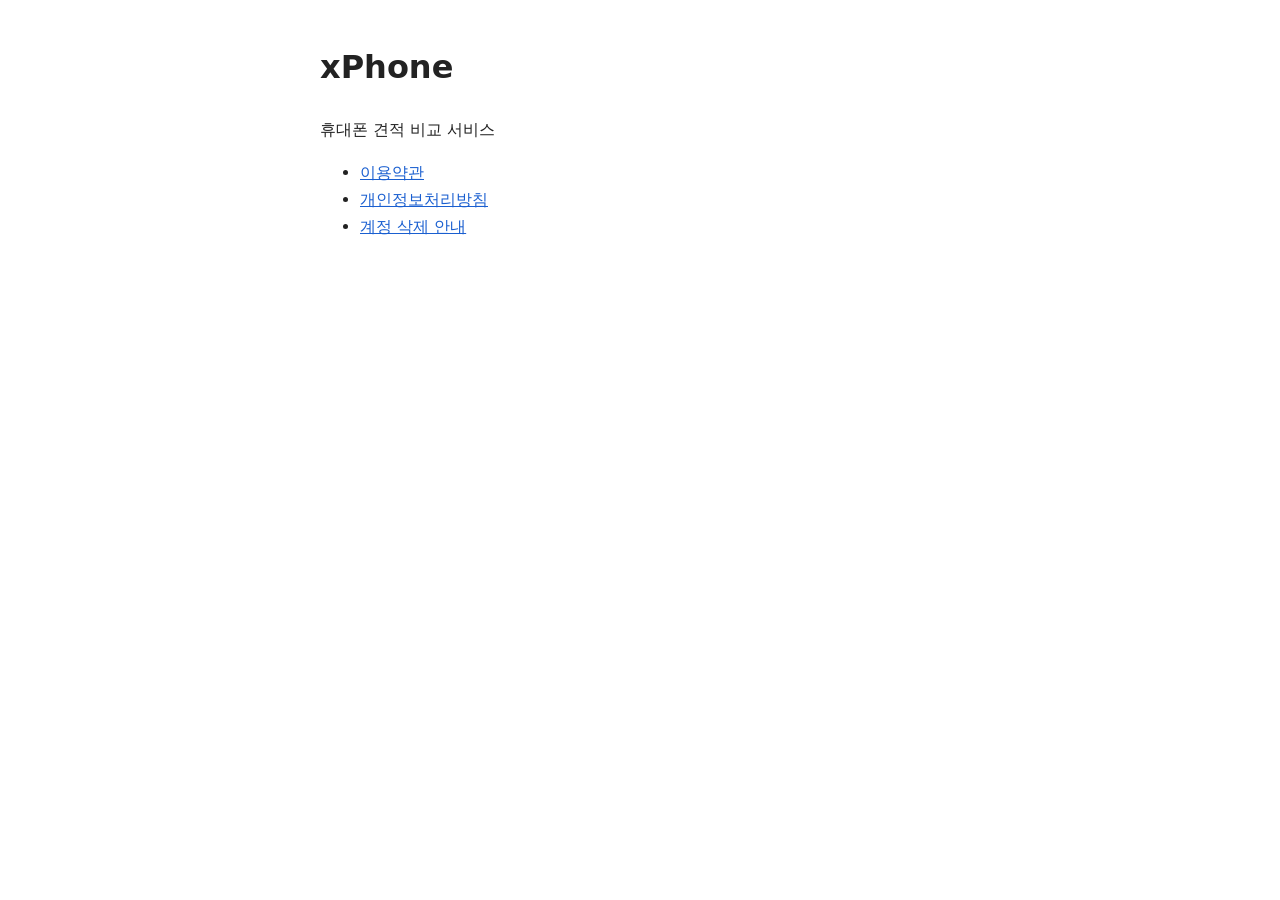
==== index.html @ 3a48cf6c "xPhone 약관 페이지" ====
<!doctype html>
<html lang="ko"><head><meta charset="utf-8"><meta name="viewport" content="width=device-width, initial-scale=1">
<title>xPhone</title>
<style>body{font-family:-apple-system,system-ui,sans-serif;max-width:640px;margin:40px auto;padding:0 16px;line-height:1.7;color:#222;background:#fff}a{color:#1a5fd0}</style></head>
<body><h1>xPhone</h1><p>휴대폰 견적 비교 서비스</p>
<ul><li><a href="terms.html">이용약관</a></li><li><a href="privacy.html">개인정보처리방침</a></li><li><a href="account-deletion.html">계정 삭제 안내</a></li></ul>
</body></html>
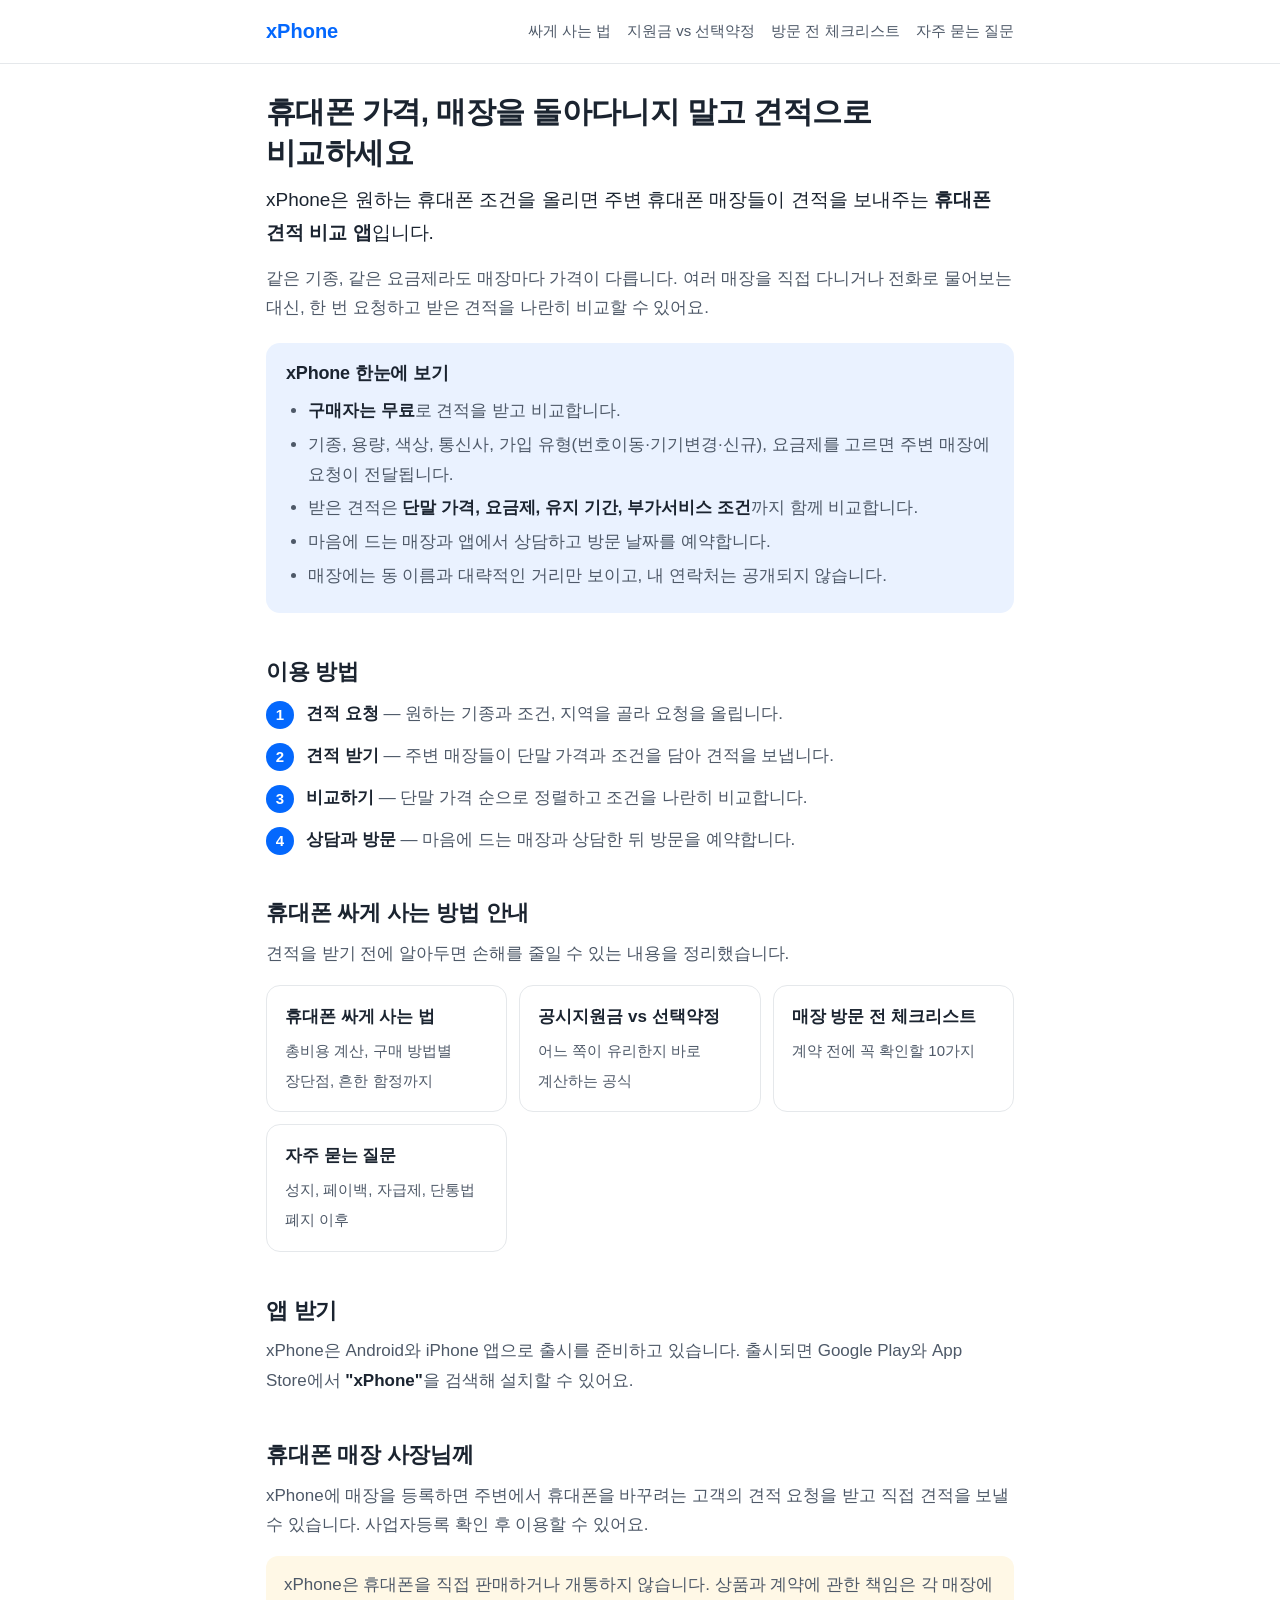
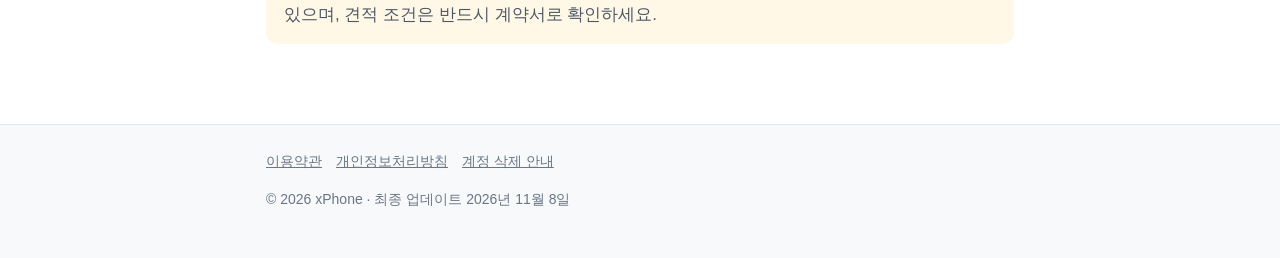
==== commit 5dbddb1e: "Add guide site: index.html" ====
--- a/index.html
+++ b/index.html
@@ -1,7 +1,114 @@
 <!doctype html>
-<html lang="ko"><head><meta charset="utf-8"><meta name="viewport" content="width=device-width, initial-scale=1">
-<title>xPhone</title>
-<style>body{font-family:-apple-system,system-ui,sans-serif;max-width:640px;margin:40px auto;padding:0 16px;line-height:1.7;color:#222;background:#fff}a{color:#1a5fd0}</style></head>
-<body><h1>xPhone</h1><p>휴대폰 견적 비교 서비스</p>
-<ul><li><a href="terms.html">이용약관</a></li><li><a href="privacy.html">개인정보처리방침</a></li><li><a href="account-deletion.html">계정 삭제 안내</a></li></ul>
-</body></html>
+<html lang="ko">
+<head>
+<meta charset="utf-8">
+<meta name="viewport" content="width=device-width, initial-scale=1">
+<title>xPhone - 주변 휴대폰 매장 견적 비교 앱</title>
+<meta name="description" content="원하는 휴대폰 기종과 요금제를 올리면 주변 휴대폰 매장들이 견적을 보내는 견적 비교 앱 xPhone. 매장을 돌아다니지 않고 가격을 비교하고, 휴대폰을 싸게 사는 방법도 알려드립니다.">
+<link rel="canonical" href="https://kimyounghoney.github.io/xphone/">
+<meta property="og:type" content="website">
+<meta property="og:title" content="xPhone - 주변 휴대폰 매장 견적 비교 앱">
+<meta property="og:description" content="조건만 올리면 주변 매장이 견적을 보내드려요. 매장마다 다른 휴대폰 가격, 앉아서 비교하세요.">
+<meta property="og:url" content="https://kimyounghoney.github.io/xphone/">
+<meta property="og:image" content="https://kimyounghoney.github.io/xphone/og.png">
+<meta property="og:locale" content="ko_KR">
+<link rel="stylesheet" href="site.css">
+<script type="application/ld+json">
+{
+  "@context": "https://schema.org",
+  "@graph": [
+    {
+      "@type": "Organization",
+      "@id": "https://kimyounghoney.github.io/xphone/#org",
+      "name": "xPhone",
+      "url": "https://kimyounghoney.github.io/xphone/",
+      "logo": "https://kimyounghoney.github.io/xphone/icon.png",
+      "description": "휴대폰을 사려는 사람과 주변 휴대폰 매장을 연결하는 견적 비교 서비스"
+    },
+    {
+      "@type": "WebSite",
+      "@id": "https://kimyounghoney.github.io/xphone/#site",
+      "name": "xPhone",
+      "url": "https://kimyounghoney.github.io/xphone/",
+      "inLanguage": "ko-KR",
+      "publisher": { "@id": "https://kimyounghoney.github.io/xphone/#org" }
+    },
+    {
+      "@type": "MobileApplication",
+      "name": "xPhone - 휴대폰 견적 비교",
+      "operatingSystem": "Android, iOS",
+      "applicationCategory": "ShoppingApplication",
+      "inLanguage": "ko-KR",
+      "offers": { "@type": "Offer", "price": "0", "priceCurrency": "KRW" },
+      "description": "원하는 기종, 용량, 통신사, 가입 유형, 요금제를 올리면 주변 휴대폰 매장이 견적을 보내고, 구매자는 견적을 비교해 마음에 드는 매장과 앱에서 상담하고 방문을 예약하는 앱",
+      "publisher": { "@id": "https://kimyounghoney.github.io/xphone/#org" }
+    }
+  ]
+}
+</script>
+</head>
+<body>
+<header class="top">
+  <div class="wrap">
+    <a class="logo" href="./">xPhone</a>
+    <nav class="menu" aria-label="주요 메뉴">
+      <a href="guide.html">싸게 사는 법</a>
+      <a href="subsidy-vs-discount.html">지원금 vs 선택약정</a>
+      <a href="checklist.html">방문 전 체크리스트</a>
+      <a href="faq.html">자주 묻는 질문</a>
+    </nav>
+  </div>
+</header>
+
+<main class="wrap">
+  <h1>휴대폰 가격, 매장을 돌아다니지 말고 견적으로 비교하세요</h1>
+  <p class="lead">xPhone은 원하는 휴대폰 조건을 올리면 주변 휴대폰 매장들이 견적을 보내주는 <strong>휴대폰 견적 비교 앱</strong>입니다.</p>
+  <p>같은 기종, 같은 요금제라도 매장마다 가격이 다릅니다. 여러 매장을 직접 다니거나 전화로 물어보는 대신, 한 번 요청하고 받은 견적을 나란히 비교할 수 있어요.</p>
+
+  <div class="summary">
+    <h2>xPhone 한눈에 보기</h2>
+    <ul>
+      <li><strong>구매자는 무료</strong>로 견적을 받고 비교합니다.</li>
+      <li>기종, 용량, 색상, 통신사, 가입 유형(번호이동·기기변경·신규), 요금제를 고르면 주변 매장에 요청이 전달됩니다.</li>
+      <li>받은 견적은 <strong>단말 가격, 요금제, 유지 기간, 부가서비스 조건</strong>까지 함께 비교합니다.</li>
+      <li>마음에 드는 매장과 앱에서 상담하고 방문 날짜를 예약합니다.</li>
+      <li>매장에는 동 이름과 대략적인 거리만 보이고, 내 연락처는 공개되지 않습니다.</li>
+    </ul>
+  </div>
+
+  <h2>이용 방법</h2>
+  <ol class="steps">
+    <li><strong>견적 요청</strong> — 원하는 기종과 조건, 지역을 골라 요청을 올립니다.</li>
+    <li><strong>견적 받기</strong> — 주변 매장들이 단말 가격과 조건을 담아 견적을 보냅니다.</li>
+    <li><strong>비교하기</strong> — 단말 가격 순으로 정렬하고 조건을 나란히 비교합니다.</li>
+    <li><strong>상담과 방문</strong> — 마음에 드는 매장과 상담한 뒤 방문을 예약합니다.</li>
+  </ol>
+
+  <h2>휴대폰 싸게 사는 방법 안내</h2>
+  <p>견적을 받기 전에 알아두면 손해를 줄일 수 있는 내용을 정리했습니다.</p>
+  <div class="cards">
+    <a class="card" href="guide.html"><strong>휴대폰 싸게 사는 법</strong><span>총비용 계산, 구매 방법별 장단점, 흔한 함정까지</span></a>
+    <a class="card" href="subsidy-vs-discount.html"><strong>공시지원금 vs 선택약정</strong><span>어느 쪽이 유리한지 바로 계산하는 공식</span></a>
+    <a class="card" href="checklist.html"><strong>매장 방문 전 체크리스트</strong><span>계약 전에 꼭 확인할 10가지</span></a>
+    <a class="card" href="faq.html"><strong>자주 묻는 질문</strong><span>성지, 페이백, 자급제, 단통법 폐지 이후</span></a>
+  </div>
+
+  <h2>앱 받기</h2>
+  <p>xPhone은 Android와 iPhone 앱으로 출시를 준비하고 있습니다. 출시되면 Google Play와 App Store에서 <strong>"xPhone"</strong>을 검색해 설치할 수 있어요.</p>
+
+  <h2>휴대폰 매장 사장님께</h2>
+  <p>xPhone에 매장을 등록하면 주변에서 휴대폰을 바꾸려는 고객의 견적 요청을 받고 직접 견적을 보낼 수 있습니다. 사업자등록 확인 후 이용할 수 있어요.</p>
+
+  <div class="note">
+    <p>xPhone은 휴대폰을 직접 판매하거나 개통하지 않습니다. 상품과 계약에 관한 책임은 각 매장에 있으며, 견적 조건은 반드시 계약서로 확인하세요.</p>
+  </div>
+</main>
+
+<footer class="bottom">
+  <div class="wrap">
+    <p><a href="terms.html">이용약관</a><a href="privacy.html">개인정보처리방침</a><a href="account-deletion.html">계정 삭제 안내</a></p>
+    <p>© 2026 xPhone · 최종 업데이트 2026년 11월 8일</p>
+  </div>
+</footer>
+</body>
+</html>
--- a/site.css
+++ b/site.css
@@ -0,0 +1,103 @@
+:root {
+  color-scheme: light;
+  --primary: #0468fd;
+  --primary-light: #eaf2ff;
+  --text: #1b2430;
+  --text-sub: #4e5968;
+  --muted: #6b7684;
+  --line: #e5e8eb;
+  --bg: #ffffff;
+  --bg-soft: #f7f9fb;
+  --warn-bg: #fff8e6;
+}
+* { box-sizing: border-box; }
+body {
+  margin: 0;
+  background: var(--bg);
+  color: var(--text);
+  font: 17px/1.75 -apple-system, BlinkMacSystemFont, "Apple SD Gothic Neo", "Noto Sans KR", "Malgun Gothic", sans-serif;
+  word-break: keep-all;
+  overflow-wrap: break-word;
+}
+a { color: var(--primary); }
+header.top {
+  border-bottom: 1px solid var(--line);
+  background: var(--bg);
+}
+header.top .wrap { display: flex; align-items: center; justify-content: space-between; gap: 12px; padding-top: 14px; padding-bottom: 14px; }
+.logo { font-weight: 800; font-size: 20px; color: var(--primary); text-decoration: none; }
+nav.menu { display: flex; flex-wrap: wrap; gap: 4px 16px; font-size: 15px; }
+nav.menu a { color: var(--text-sub); text-decoration: none; }
+nav.menu a:hover { color: var(--primary); }
+.wrap { max-width: 780px; margin: 0 auto; padding-left: 16px; padding-right: 16px; }
+main.wrap { padding-top: 28px; padding-bottom: 64px; }
+h1 { font-size: 30px; line-height: 1.35; margin: 0 0 10px; letter-spacing: -0.02em; }
+h2 { font-size: 22px; line-height: 1.4; margin: 44px 0 10px; letter-spacing: -0.01em; }
+h3 { font-size: 18px; margin: 28px 0 6px; }
+p, li { color: var(--text-sub); }
+p { margin: 0 0 14px; }
+ul, ol { padding-left: 22px; margin: 0 0 16px; }
+li { margin: 4px 0; }
+strong { color: var(--text); }
+.meta { color: var(--muted); font-size: 14px; margin-bottom: 24px; }
+.lead { font-size: 19px; color: var(--text); }
+.summary {
+  background: var(--primary-light);
+  border-radius: 14px;
+  padding: 18px 20px;
+  margin: 20px 0 8px;
+}
+.summary h2 { margin-top: 0; font-size: 18px; }
+.summary ol, .summary ul { margin-bottom: 0; }
+.note { background: var(--warn-bg); border-radius: 12px; padding: 14px 18px; margin: 16px 0; }
+.note p:last-child { margin-bottom: 0; }
+.table-wrap { overflow-x: auto; margin: 12px 0 20px; }
+table { border-collapse: collapse; width: 100%; font-size: 15px; }
+th, td { border-bottom: 1px solid var(--line); padding: 10px 8px; text-align: left; vertical-align: top; }
+th { background: var(--bg-soft); color: var(--text); font-weight: 700; }
+td { color: var(--text-sub); }
+.formula {
+  background: var(--bg-soft);
+  border-left: 4px solid var(--primary);
+  padding: 12px 16px;
+  margin: 12px 0 18px;
+  font-weight: 600;
+  color: var(--text);
+}
+.cards { display: grid; grid-template-columns: repeat(auto-fit, minmax(220px, 1fr)); gap: 12px; margin: 16px 0; }
+.card { border: 1px solid var(--line); border-radius: 14px; padding: 16px 18px; text-decoration: none; display: block; }
+.card strong { display: block; margin-bottom: 4px; }
+.card span { color: var(--text-sub); font-size: 15px; }
+.card:hover { border-color: var(--primary); }
+.cta {
+  display: inline-block;
+  background: var(--primary);
+  color: #fff;
+  font-weight: 700;
+  padding: 12px 22px;
+  border-radius: 12px;
+  text-decoration: none;
+}
+.steps { counter-reset: step; list-style: none; padding: 0; }
+.steps li { counter-increment: step; position: relative; padding-left: 40px; margin: 12px 0; }
+.steps li::before {
+  content: counter(step);
+  position: absolute; left: 0; top: 2px;
+  width: 28px; height: 28px; border-radius: 50%;
+  background: var(--primary); color: #fff; font-weight: 700; font-size: 15px;
+  display: flex; align-items: center; justify-content: center;
+}
+details { border-bottom: 1px solid var(--line); padding: 12px 0; }
+summary { cursor: pointer; font-weight: 700; color: var(--text); }
+details p { margin: 10px 0 4px; }
+footer.bottom { border-top: 1px solid var(--line); background: var(--bg-soft); font-size: 14px; color: var(--muted); }
+footer.bottom .wrap { padding-top: 24px; padding-bottom: 32px; }
+footer.bottom a { color: var(--muted); margin-right: 14px; }
+footer.bottom p { color: var(--muted); }
+@media (max-width: 560px) {
+  body { font-size: 16px; }
+  h1 { font-size: 25px; }
+  h2 { font-size: 20px; }
+  th, td { padding: 8px 6px; font-size: 14px; }
+  header.top .wrap { flex-direction: column; align-items: flex-start; }
+}
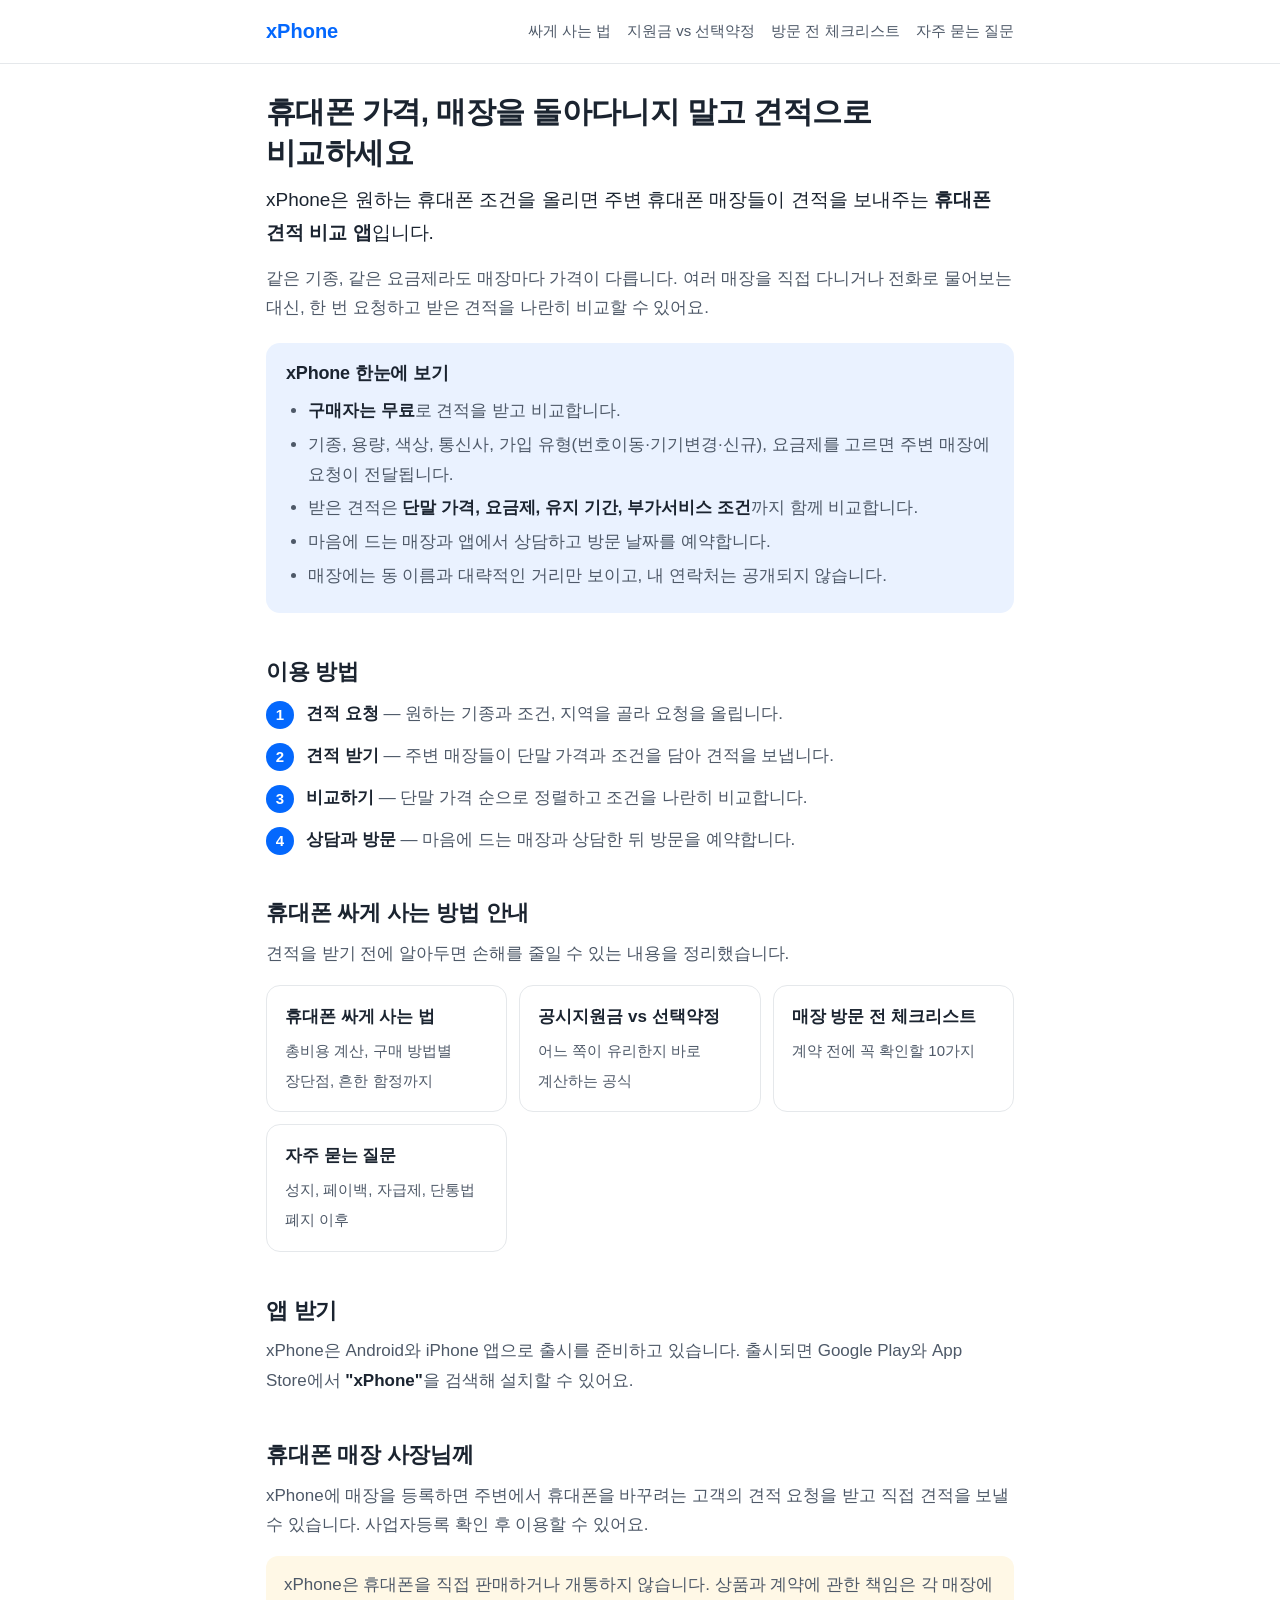
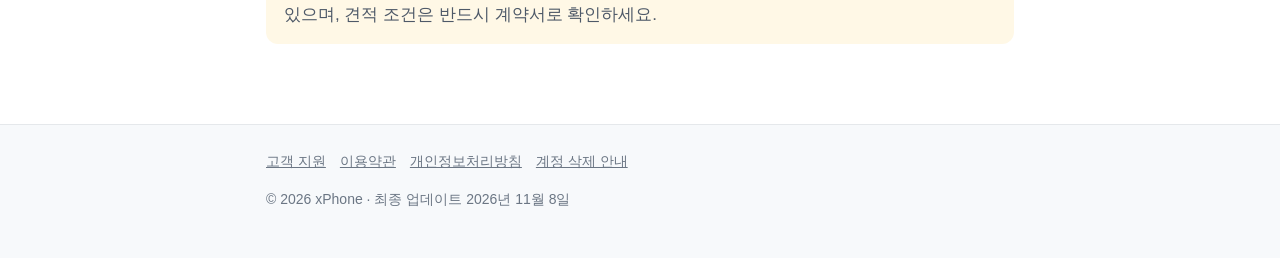
==== commit 19d26b5b: "Add support page" ====
--- a/index.html
+++ b/index.html
@@ -6,6 +6,7 @@
 <title>xPhone - 주변 휴대폰 매장 견적 비교 앱</title>
 <meta name="description" content="원하는 휴대폰 기종과 요금제를 올리면 주변 휴대폰 매장들이 견적을 보내는 견적 비교 앱 xPhone. 매장을 돌아다니지 않고 가격을 비교하고, 휴대폰을 싸게 사는 방법도 알려드립니다.">
 <link rel="canonical" href="https://kimyounghoney.github.io/xphone/">
+<meta name="google-site-verification" content="4AHSJOko7ya_bKjFwf1Odljlfii4NCxPWQZWgqXHzS0">
 <meta property="og:type" content="website">
 <meta property="og:title" content="xPhone - 주변 휴대폰 매장 견적 비교 앱">
 <meta property="og:description" content="조건만 올리면 주변 매장이 견적을 보내드려요. 매장마다 다른 휴대폰 가격, 앉아서 비교하세요.">
@@ -106,7 +107,7 @@
 
 <footer class="bottom">
   <div class="wrap">
-    <p><a href="terms.html">이용약관</a><a href="privacy.html">개인정보처리방침</a><a href="account-deletion.html">계정 삭제 안내</a></p>
+    <p><a href="support.html">고객 지원</a><a href="terms.html">이용약관</a><a href="privacy.html">개인정보처리방침</a><a href="account-deletion.html">계정 삭제 안내</a></p>
     <p>© 2026 xPhone · 최종 업데이트 2026년 11월 8일</p>
   </div>
 </footer>
